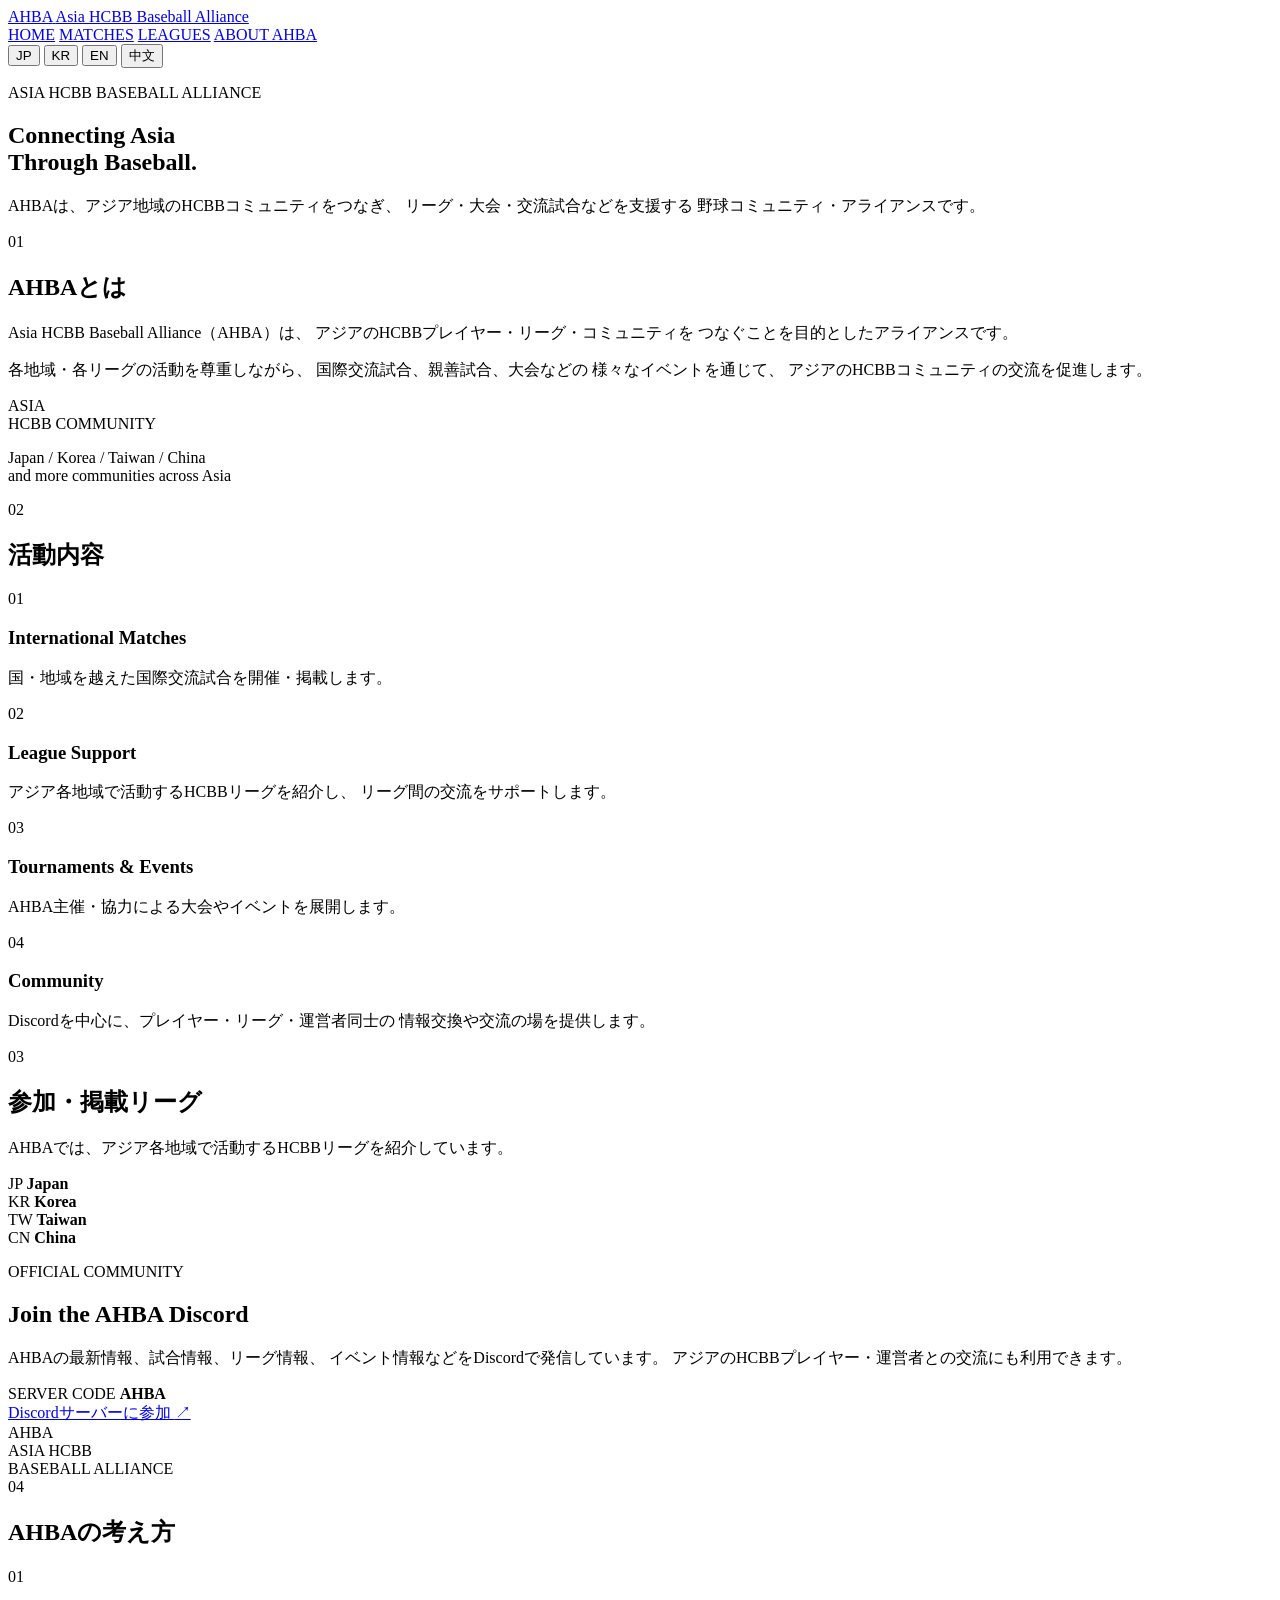
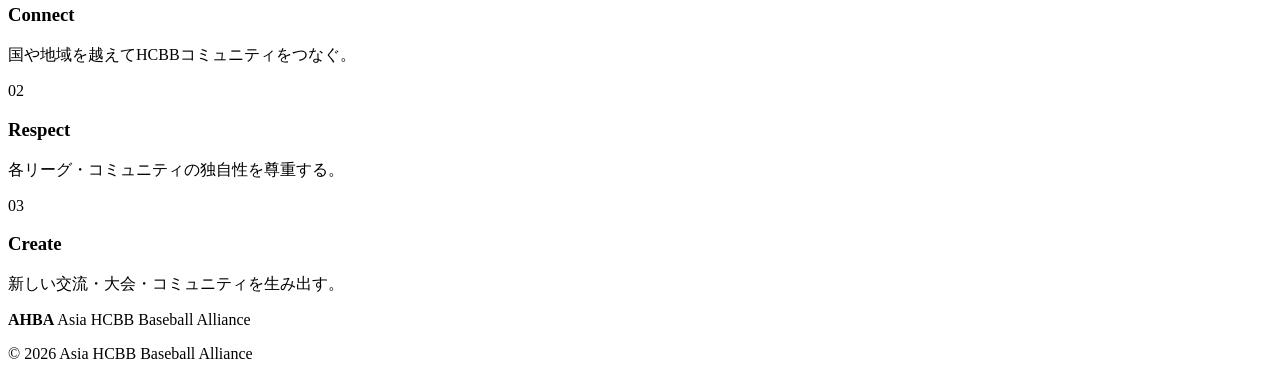
==== ahba.html @ 3332d48c "Create ahba.html" ====
<!DOCTYPE html>
<html lang="ja">
<head>
  <meta charset="UTF-8">
  <meta name="viewport" content="width=device-width, initial-scale=1.0">

  <title>AHBA | Asia HCBB Baseball Alliance</title>

  <link rel="stylesheet" href="ahba.css">
</head>

<body>

  <!-- HEADER -->
  <header class="site-header">
    <div class="header-inner">

      <a href="index.html" class="brand">
        <span class="brand-main">AHBA</span>
        <span class="brand-sub">Asia HCBB Baseball Alliance</span>
      </a>

      <nav class="main-nav">
        <a href="index.html">HOME</a>
        <a href="index.html#games">MATCHES</a>
        <a href="index.html#leagues">LEAGUES</a>
        <a href="ahba.html" class="active">ABOUT AHBA</a>
      </nav>

      <div class="language-switcher">
        <button data-lang="ja">JP</button>
        <button data-lang="ko">KR</button>
        <button data-lang="en">EN</button>
        <button data-lang="zh">中文</button>
      </div>

    </div>
  </header>


  <!-- HERO -->
  <main>

    <section class="about-hero">
      <div class="hero-content">

        <p class="hero-eyebrow" data-i18n="hero.eyebrow">
          ASIA HCBB BASEBALL ALLIANCE
        </p>

        <h1 data-i18n="hero.title">
          Connecting Asia<br>
          Through Baseball.
        </h1>

        <p class="hero-description" data-i18n="hero.description">
          AHBAは、アジア地域のHCBBコミュニティをつなぎ、
          リーグ・大会・交流試合などを支援する
          野球コミュニティ・アライアンスです。
        </p>

      </div>
    </section>


    <!-- ABOUT -->
    <section class="about-section">

      <div class="section-heading">
        <span>01</span>
        <h2 data-i18n="about.title">AHBAとは</h2>
      </div>

      <div class="about-grid">

        <div class="about-text">

          <p data-i18n="about.text1">
            Asia HCBB Baseball Alliance（AHBA）は、
            アジアのHCBBプレイヤー・リーグ・コミュニティを
            つなぐことを目的としたアライアンスです。
          </p>

          <p data-i18n="about.text2">
            各地域・各リーグの活動を尊重しながら、
            国際交流試合、親善試合、大会などの
            様々なイベントを通じて、
            アジアのHCBBコミュニティの交流を促進します。
          </p>

        </div>

        <div class="about-highlight">

          <div class="highlight-number">ASIA</div>

          <div class="highlight-title" data-i18n="about.highlight">
            HCBB COMMUNITY
          </div>

          <div class="highlight-line"></div>

          <p data-i18n="about.highlightText">
            Japan / Korea / Taiwan / China<br>
            and more communities across Asia
          </p>

        </div>

      </div>

    </section>


    <!-- ACTIVITIES -->
    <section class="about-section activities-section">

      <div class="section-heading">
        <span>02</span>
        <h2 data-i18n="activities.title">活動内容</h2>
      </div>

      <div class="activity-grid">

        <article class="activity-card">
          <div class="activity-number">01</div>

          <h3 data-i18n="activities.international.title">
            International Matches
          </h3>

          <p data-i18n="activities.international.text">
            国・地域を越えた国際交流試合を開催・掲載します。
          </p>
        </article>


        <article class="activity-card">
          <div class="activity-number">02</div>

          <h3 data-i18n="activities.leagues.title">
            League Support
          </h3>

          <p data-i18n="activities.leagues.text">
            アジア各地域で活動するHCBBリーグを紹介し、
            リーグ間の交流をサポートします。
          </p>
        </article>


        <article class="activity-card">
          <div class="activity-number">03</div>

          <h3 data-i18n="activities.tournaments.title">
            Tournaments & Events
          </h3>

          <p data-i18n="activities.tournaments.text">
            AHBA主催・協力による大会やイベントを展開します。
          </p>
        </article>


        <article class="activity-card">
          <div class="activity-number">04</div>

          <h3 data-i18n="activities.community.title">
            Community
          </h3>

          <p data-i18n="activities.community.text">
            Discordを中心に、プレイヤー・リーグ・運営者同士の
            情報交換や交流の場を提供します。
          </p>
        </article>

      </div>

    </section>


    <!-- LEAGUES -->
    <section class="about-section">

      <div class="section-heading">
        <span>03</span>
        <h2 data-i18n="leagues.title">参加・掲載リーグ</h2>
      </div>

      <p class="section-description" data-i18n="leagues.description">
        AHBAでは、アジア各地域で活動するHCBBリーグを紹介しています。
      </p>

      <div class="region-grid">

        <div class="region-card">
          <span>JP</span>
          <strong data-i18n="leagues.japan">Japan</strong>
        </div>

        <div class="region-card">
          <span>KR</span>
          <strong data-i18n="leagues.korea">Korea</strong>
        </div>

        <div class="region-card">
          <span>TW</span>
          <strong data-i18n="leagues.taiwan">Taiwan</strong>
        </div>

        <div class="region-card">
          <span>CN</span>
          <strong data-i18n="leagues.china">China</strong>
        </div>

      </div>

    </section>


    <!-- DISCORD -->
    <section class="discord-section">

      <div class="discord-inner">

        <div class="discord-content">

          <p class="discord-eyebrow" data-i18n="discord.eyebrow">
            OFFICIAL COMMUNITY
          </p>

          <h2 data-i18n="discord.title">
            Join the AHBA Discord
          </h2>

          <p data-i18n="discord.description">
            AHBAの最新情報、試合情報、リーグ情報、
            イベント情報などをDiscordで発信しています。
            アジアのHCBBプレイヤー・運営者との交流にも利用できます。
          </p>

          <div class="discord-code">
            <span data-i18n="discord.codeLabel">
              SERVER CODE
            </span>

            <strong id="discordCode">
              AHBA
            </strong>
          </div>

          <a
            id="discordLink"
            class="discord-button"
            href="https://discord.gg/REPLACE_AHBA"
            target="_blank"
            rel="noopener noreferrer"
          >
            <span data-i18n="discord.button">
              Discordサーバーに参加
            </span>

            <span class="arrow">↗</span>
          </a>

        </div>

        <div class="discord-mark">
          <div class="discord-logo">AHBA</div>
          <div class="discord-label">
            ASIA HCBB<br>
            BASEBALL ALLIANCE
          </div>
        </div>

      </div>

    </section>


    <!-- PRINCIPLES -->
    <section class="about-section">

      <div class="section-heading">
        <span>04</span>
        <h2 data-i18n="principles.title">AHBAの考え方</h2>
      </div>

      <div class="principles-grid">

        <div class="principle">
          <span>01</span>
          <h3 data-i18n="principles.p1.title">
            Connect
          </h3>
          <p data-i18n="principles.p1.text">
            国や地域を越えてHCBBコミュニティをつなぐ。
          </p>
        </div>

        <div class="principle">
          <span>02</span>
          <h3 data-i18n="principles.p2.title">
            Respect
          </h3>
          <p data-i18n="principles.p2.text">
            各リーグ・コミュニティの独自性を尊重する。
          </p>
        </div>

        <div class="principle">
          <span>03</span>
          <h3 data-i18n="principles.p3.title">
            Create
          </h3>
          <p data-i18n="principles.p3.text">
            新しい交流・大会・コミュニティを生み出す。
          </p>
        </div>

      </div>

    </section>

  </main>


  <!-- FOOTER -->
  <footer class="site-footer">

    <div class="footer-inner">

      <div>
        <strong>AHBA</strong>
        <span>Asia HCBB Baseball Alliance</span>
      </div>

      <p>
        © 2026 Asia HCBB Baseball Alliance
      </p>

    </div>

  </footer>


  <script src="ahba.js"></script>

</body>
</html>
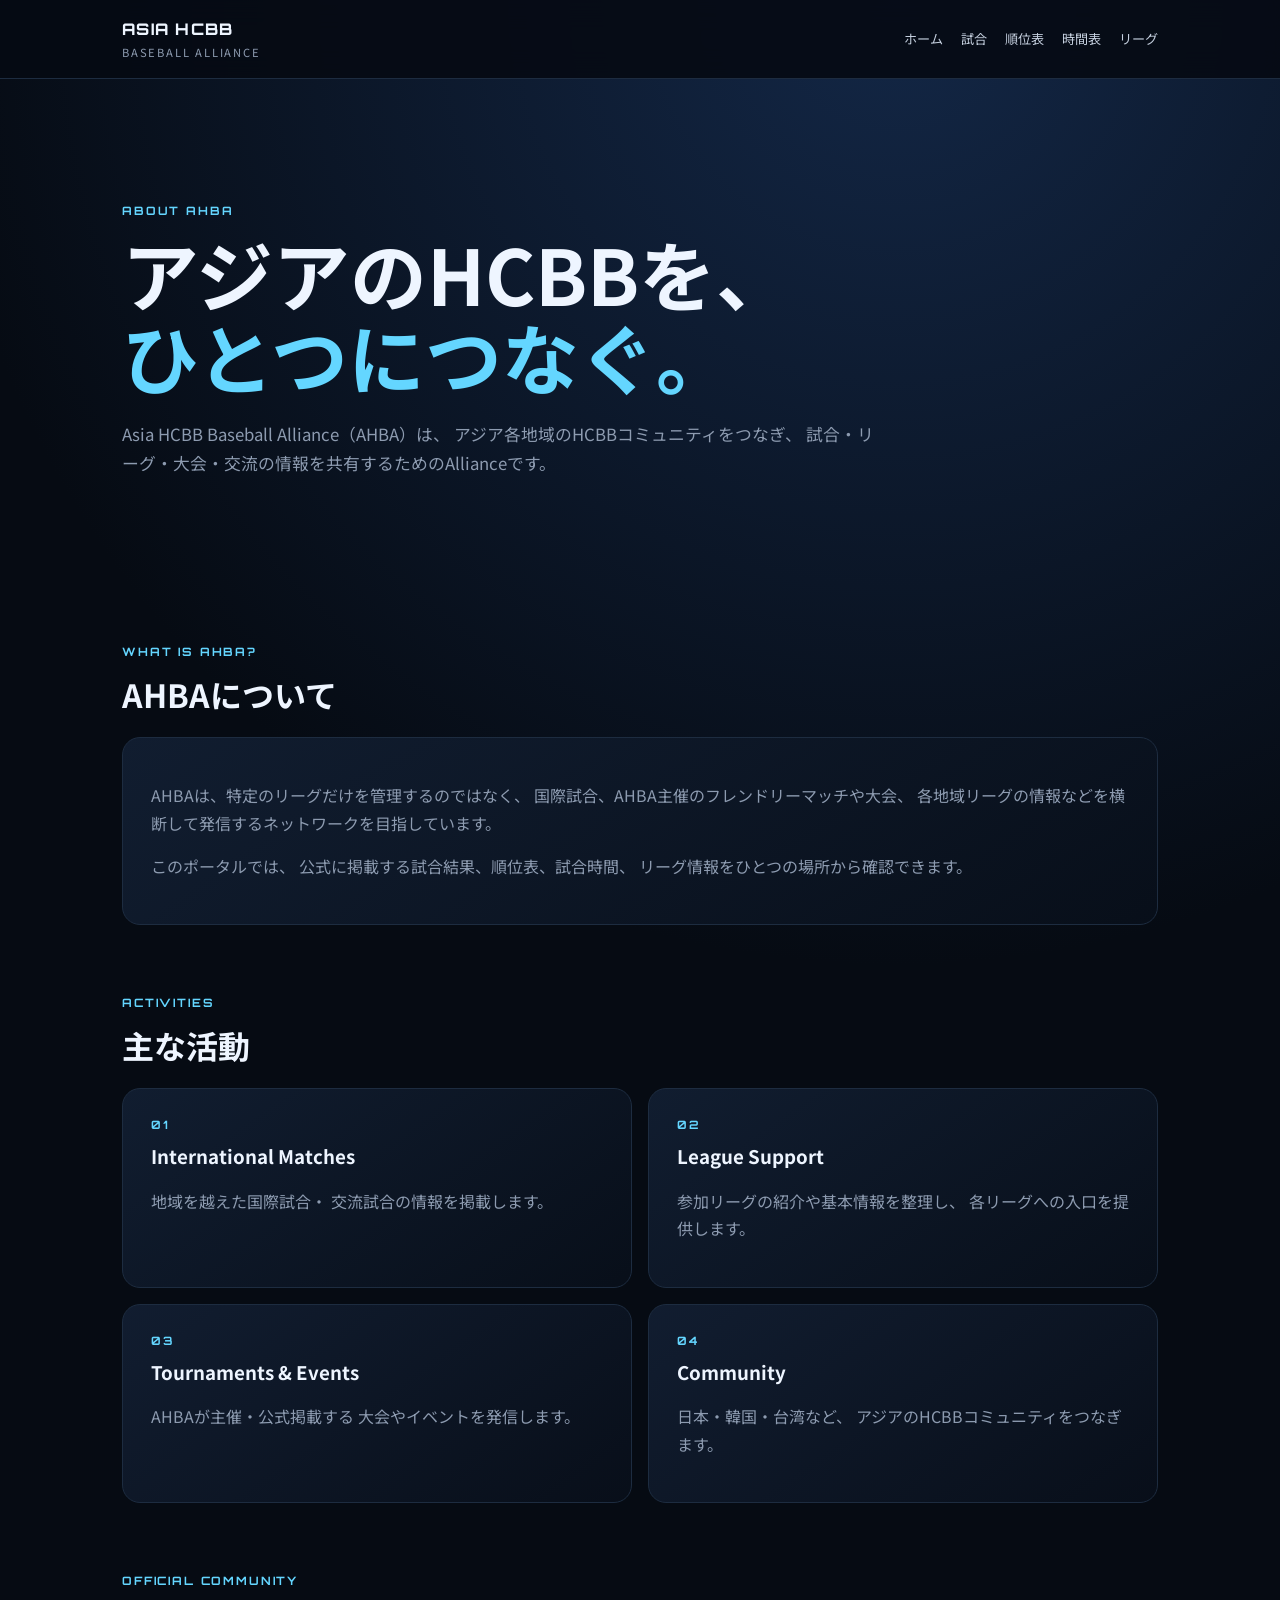
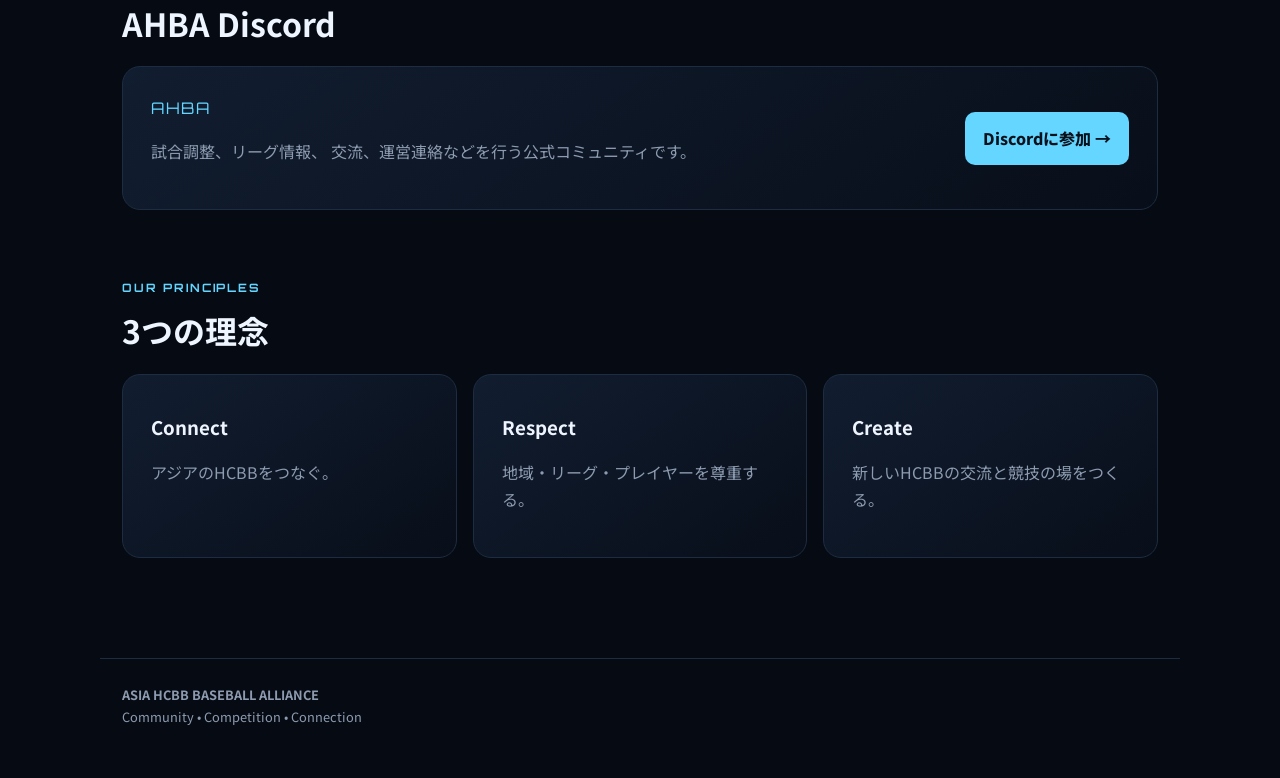
==== commit 5ffd16e0: "Update ahba.html" ====
--- a/ahba.html
+++ b/ahba.html
@@ -1,351 +1,846 @@
-<!DOCTYPE html>
+<!doctype html>
+
 <html lang="ja">
+
 <head>
-  <meta charset="UTF-8">
-  <meta name="viewport" content="width=device-width, initial-scale=1.0">
-
-  <title>AHBA | Asia HCBB Baseball Alliance</title>
-
-  <link rel="stylesheet" href="ahba.css">
+
+  <meta charset="utf-8">
+
+  <meta
+    name="viewport"
+    content="width=device-width,initial-scale=1"
+  >
+
+  <title>
+    ABOUT AHBA |
+    Asia HCBB Baseball Alliance
+  </title>
+
+
+  <link
+    rel="preconnect"
+    href="https://fonts.googleapis.com"
+  >
+
+  <link
+    rel="preconnect"
+    href="https://fonts.gstatic.com"
+    crossorigin
+  >
+
+  <link
+    href="https://fonts.googleapis.com/css2?family=Noto+Sans+JP:wght@400;500;700;800&family=Orbitron:wght@500;700;800&display=swap"
+    rel="stylesheet"
+  >
+
+
+  <style>
+
+    :root {
+
+      --bg:
+        #060b13;
+
+      --panel:
+        #0d1726;
+
+      --line:
+        #1d2c40;
+
+      --text:
+        #eef5ff;
+
+      --muted:
+        #8d9bb0;
+
+      --accent:
+        #64d6ff;
+
+    }
+
+
+    * {
+      box-sizing:
+        border-box;
+    }
+
+
+    body {
+
+      margin:
+        0;
+
+      background:
+        radial-gradient(
+          circle at 70% 0%,
+          #132746 0,
+          transparent 38%
+        ),
+        var(--bg);
+
+      color:
+        var(--text);
+
+      font-family:
+        "Noto Sans JP",
+        sans-serif;
+
+      line-height:
+        1.7;
+
+    }
+
+
+    a {
+
+      color:
+        inherit;
+
+      text-decoration:
+        none;
+
+    }
+
+
+    .topbar {
+
+      position:
+        sticky;
+
+      top:
+        0;
+
+      z-index:
+        10;
+
+      background:
+        rgba(6,11,19,.9);
+
+      backdrop-filter:
+        blur(14px);
+
+      border-bottom:
+        1px solid var(--line);
+
+    }
+
+
+    .topbar-inner {
+
+      max-width:
+        1080px;
+
+      margin:
+        auto;
+
+      padding:
+        16px 22px;
+
+      display:
+        flex;
+
+      align-items:
+        center;
+
+      gap:
+        28px;
+
+    }
+
+
+    .brand {
+
+      margin-right:
+        auto;
+
+    }
+
+
+    .brand-main {
+
+      font-family:
+        Orbitron,
+        sans-serif;
+
+      font-weight:
+        800;
+
+      letter-spacing:
+        .08em;
+
+    }
+
+
+    .brand-sub {
+
+      font-size:
+        .7rem;
+
+      color:
+        var(--muted);
+
+      letter-spacing:
+        .16em;
+
+    }
+
+
+    .nav {
+
+      display:
+        flex;
+
+      gap:
+        18px;
+
+      font-size:
+        .82rem;
+
+      color:
+        #c5d0df;
+
+    }
+
+
+    .nav a:hover {
+
+      color:
+        var(--accent);
+
+    }
+
+
+    main {
+
+      max-width:
+        1080px;
+
+      margin:
+        auto;
+
+      padding:
+        70px 22px 100px;
+
+    }
+
+
+    .eyebrow {
+
+      font:
+        700 .72rem Orbitron,
+        sans-serif;
+
+      letter-spacing:
+        .16em;
+
+      color:
+        var(--accent);
+
+    }
+
+
+    h1 {
+
+      font-size:
+        clamp(
+          2.4rem,
+          6vw,
+          4.8rem
+        );
+
+      line-height:
+        1.08;
+
+      margin:
+        14px 0 22px;
+
+    }
+
+
+    h1 span {
+
+      color:
+        var(--accent);
+
+    }
+
+
+    h2 {
+
+      font-size:
+        2rem;
+
+      margin:
+        8px 0 16px;
+
+    }
+
+
+    .lead {
+
+      max-width:
+        760px;
+
+      color:
+        var(--muted);
+
+      font-size:
+        1.05rem;
+
+    }
+
+
+    .hero {
+
+      padding:
+        54px 0 80px;
+
+    }
+
+
+    .grid {
+
+      display:
+        grid;
+
+      grid-template-columns:
+        repeat(2, 1fr);
+
+      gap:
+        16px;
+
+    }
+
+
+    .card {
+
+      padding:
+        28px;
+
+      border:
+        1px solid var(--line);
+
+      border-radius:
+        18px;
+
+      background:
+        linear-gradient(
+          145deg,
+          rgba(18,31,51,.9),
+          rgba(8,15,26,.9)
+        );
+
+    }
+
+
+    .card h3 {
+
+      margin:
+        8px 0;
+
+    }
+
+
+    .card p {
+
+      color:
+        var(--muted);
+
+    }
+
+
+    .section {
+
+      margin-top:
+        70px;
+
+    }
+
+
+    .discord {
+
+      display:
+        flex;
+
+      justify-content:
+        space-between;
+
+      align-items:
+        center;
+
+      gap:
+        24px;
+
+    }
+
+
+    .button {
+
+      display:
+        inline-flex;
+
+      padding:
+        13px 18px;
+
+      border-radius:
+        10px;
+
+      background:
+        var(--accent);
+
+      color:
+        #06111b;
+
+      font-weight:
+        800;
+
+    }
+
+
+    .button:hover {
+
+      opacity:
+        .88;
+
+    }
+
+
+    .code {
+
+      font-family:
+        Orbitron,
+        sans-serif;
+
+      color:
+        var(--accent);
+
+      letter-spacing:
+        .1em;
+
+    }
+
+
+    .principles {
+
+      grid-template-columns:
+        repeat(3,1fr);
+
+    }
+
+
+    footer {
+
+      max-width:
+        1080px;
+
+      margin:
+        auto;
+
+      padding:
+        25px 22px 50px;
+
+      border-top:
+        1px solid var(--line);
+
+      color:
+        var(--muted);
+
+      font-size:
+        .8rem;
+
+    }
+
+
+    @media(max-width:760px) {
+
+      .topbar-inner {
+
+        align-items:
+          flex-start;
+
+        flex-wrap:
+          wrap;
+
+      }
+
+
+      .nav {
+
+        width:
+          100%;
+
+        flex-wrap:
+          wrap;
+
+      }
+
+
+      .grid,
+      .principles {
+
+        grid-template-columns:
+          1fr;
+
+      }
+
+
+      .discord {
+
+        flex-direction:
+          column;
+
+        align-items:
+          flex-start;
+
+      }
+
+
+      main {
+
+        padding-top:
+          40px;
+
+      }
+
+    }
+
+  </style>
+
 </head>
 
+
 <body>
 
-  <!-- HEADER -->
-  <header class="site-header">
-    <div class="header-inner">
-
-      <a href="index.html" class="brand">
-        <span class="brand-main">AHBA</span>
-        <span class="brand-sub">Asia HCBB Baseball Alliance</span>
+
+<header class="topbar">
+
+  <div class="topbar-inner">
+
+
+    <a
+      class="brand"
+      href="index.html"
+    >
+
+      <div class="brand-main">
+        ASIA HCBB
+      </div>
+
+      <div class="brand-sub">
+        BASEBALL ALLIANCE
+      </div>
+
+    </a>
+
+
+    <nav class="nav">
+
+      <a href="index.html">
+        ホーム
       </a>
 
-      <nav class="main-nav">
-        <a href="index.html">HOME</a>
-        <a href="index.html#games">MATCHES</a>
-        <a href="index.html#leagues">LEAGUES</a>
-        <a href="ahba.html" class="active">ABOUT AHBA</a>
-      </nav>
-
-      <div class="language-switcher">
-        <button data-lang="ja">JP</button>
-        <button data-lang="ko">KR</button>
-        <button data-lang="en">EN</button>
-        <button data-lang="zh">中文</button>
+      <a href="index.html#games">
+        試合
+      </a>
+
+      <a href="index.html#standings">
+        順位表
+      </a>
+
+      <a href="index.html#schedule">
+        時間表
+      </a>
+
+      <a href="index.html#leagues">
+        リーグ
+      </a>
+
+    </nav>
+
+
+  </div>
+
+</header>
+
+
+<main>
+
+
+  <!-- HERO -->
+
+  <section class="hero">
+
+    <div class="eyebrow">
+      ABOUT AHBA
+    </div>
+
+    <h1>
+      アジアのHCBBを、<br>
+      <span>ひとつにつなぐ。</span>
+    </h1>
+
+    <p class="lead">
+
+      Asia HCBB Baseball Alliance（AHBA）は、
+      アジア各地域のHCBBコミュニティをつなぎ、
+      試合・リーグ・大会・交流の情報を共有するためのAllianceです。
+
+    </p>
+
+  </section>
+
+
+  <!-- WHAT IS AHBA -->
+
+  <section class="section">
+
+    <div class="eyebrow">
+      WHAT IS AHBA?
+    </div>
+
+    <h2>
+      AHBAについて
+    </h2>
+
+
+    <div class="card">
+
+      <p>
+
+        AHBAは、特定のリーグだけを管理するのではなく、
+        国際試合、AHBA主催のフレンドリーマッチや大会、
+        各地域リーグの情報などを横断して発信するネットワークを目指しています。
+
+      </p>
+
+
+      <p>
+
+        このポータルでは、
+        公式に掲載する試合結果、順位表、試合時間、
+        リーグ情報をひとつの場所から確認できます。
+
+      </p>
+
+    </div>
+
+  </section>
+
+
+  <!-- ACTIVITIES -->
+
+  <section class="section">
+
+    <div class="eyebrow">
+      ACTIVITIES
+    </div>
+
+    <h2>
+      主な活動
+    </h2>
+
+
+    <div class="grid">
+
+
+      <article class="card">
+
+        <div class="eyebrow">
+          01
+        </div>
+
+        <h3>
+          International Matches
+        </h3>
+
+        <p>
+          地域を越えた国際試合・
+          交流試合の情報を掲載します。
+        </p>
+
+      </article>
+
+
+      <article class="card">
+
+        <div class="eyebrow">
+          02
+        </div>
+
+        <h3>
+          League Support
+        </h3>
+
+        <p>
+          参加リーグの紹介や基本情報を整理し、
+          各リーグへの入口を提供します。
+        </p>
+
+      </article>
+
+
+      <article class="card">
+
+        <div class="eyebrow">
+          03
+        </div>
+
+        <h3>
+          Tournaments & Events
+        </h3>
+
+        <p>
+          AHBAが主催・公式掲載する
+          大会やイベントを発信します。
+        </p>
+
+      </article>
+
+
+      <article class="card">
+
+        <div class="eyebrow">
+          04
+        </div>
+
+        <h3>
+          Community
+        </h3>
+
+        <p>
+          日本・韓国・台湾など、
+          アジアのHCBBコミュニティをつなぎます。
+        </p>
+
+      </article>
+
+
+    </div>
+
+  </section>
+
+
+  <!-- DISCORD -->
+
+  <section class="section">
+
+    <div class="eyebrow">
+      OFFICIAL COMMUNITY
+    </div>
+
+    <h2>
+      AHBA Discord
+    </h2>
+
+
+    <div class="card discord">
+
+      <div>
+
+        <div class="code">
+          AHBA
+        </div>
+
+        <p>
+          試合調整、リーグ情報、
+          交流、運営連絡などを行う公式コミュニティです。
+        </p>
+
       </div>
 
+
+      <!-- Discord URLをここに変更 -->
+
+      <a
+        class="button"
+        href="https://discord.gg/REPLACE_AHBA"
+        target="_blank"
+        rel="noopener noreferrer"
+      >
+        Discordに参加 →
+      </a>
+
     </div>
-  </header>
-
-
-  <!-- HERO -->
-  <main>
-
-    <section class="about-hero">
-      <div class="hero-content">
-
-        <p class="hero-eyebrow" data-i18n="hero.eyebrow">
-          ASIA HCBB BASEBALL ALLIANCE
+
+  </section>
+
+
+  <!-- PRINCIPLES -->
+
+  <section class="section">
+
+    <div class="eyebrow">
+      OUR PRINCIPLES
+    </div>
+
+    <h2>
+      3つの理念
+    </h2>
+
+
+    <div class="grid principles">
+
+
+      <article class="card">
+
+        <h3>
+          Connect
+        </h3>
+
+        <p>
+          アジアのHCBBをつなぐ。
         </p>
 
-        <h1 data-i18n="hero.title">
-          Connecting Asia<br>
-          Through Baseball.
-        </h1>
-
-        <p class="hero-description" data-i18n="hero.description">
-          AHBAは、アジア地域のHCBBコミュニティをつなぎ、
-          リーグ・大会・交流試合などを支援する
-          野球コミュニティ・アライアンスです。
+      </article>
+
+
+      <article class="card">
+
+        <h3>
+          Respect
+        </h3>
+
+        <p>
+          地域・リーグ・プレイヤーを尊重する。
         </p>
 
-      </div>
-    </section>
-
-
-    <!-- ABOUT -->
-    <section class="about-section">
-
-      <div class="section-heading">
-        <span>01</span>
-        <h2 data-i18n="about.title">AHBAとは</h2>
-      </div>
-
-      <div class="about-grid">
-
-        <div class="about-text">
-
-          <p data-i18n="about.text1">
-            Asia HCBB Baseball Alliance（AHBA）は、
-            アジアのHCBBプレイヤー・リーグ・コミュニティを
-            つなぐことを目的としたアライアンスです。
-          </p>
-
-          <p data-i18n="about.text2">
-            各地域・各リーグの活動を尊重しながら、
-            国際交流試合、親善試合、大会などの
-            様々なイベントを通じて、
-            アジアのHCBBコミュニティの交流を促進します。
-          </p>
-
-        </div>
-
-        <div class="about-highlight">
-
-          <div class="highlight-number">ASIA</div>
-
-          <div class="highlight-title" data-i18n="about.highlight">
-            HCBB COMMUNITY
-          </div>
-
-          <div class="highlight-line"></div>
-
-          <p data-i18n="about.highlightText">
-            Japan / Korea / Taiwan / China<br>
-            and more communities across Asia
-          </p>
-
-        </div>
-
-      </div>
-
-    </section>
-
-
-    <!-- ACTIVITIES -->
-    <section class="about-section activities-section">
-
-      <div class="section-heading">
-        <span>02</span>
-        <h2 data-i18n="activities.title">活動内容</h2>
-      </div>
-
-      <div class="activity-grid">
-
-        <article class="activity-card">
-          <div class="activity-number">01</div>
-
-          <h3 data-i18n="activities.international.title">
-            International Matches
-          </h3>
-
-          <p data-i18n="activities.international.text">
-            国・地域を越えた国際交流試合を開催・掲載します。
-          </p>
-        </article>
-
-
-        <article class="activity-card">
-          <div class="activity-number">02</div>
-
-          <h3 data-i18n="activities.leagues.title">
-            League Support
-          </h3>
-
-          <p data-i18n="activities.leagues.text">
-            アジア各地域で活動するHCBBリーグを紹介し、
-            リーグ間の交流をサポートします。
-          </p>
-        </article>
-
-
-        <article class="activity-card">
-          <div class="activity-number">03</div>
-
-          <h3 data-i18n="activities.tournaments.title">
-            Tournaments & Events
-          </h3>
-
-          <p data-i18n="activities.tournaments.text">
-            AHBA主催・協力による大会やイベントを展開します。
-          </p>
-        </article>
-
-
-        <article class="activity-card">
-          <div class="activity-number">04</div>
-
-          <h3 data-i18n="activities.community.title">
-            Community
-          </h3>
-
-          <p data-i18n="activities.community.text">
-            Discordを中心に、プレイヤー・リーグ・運営者同士の
-            情報交換や交流の場を提供します。
-          </p>
-        </article>
-
-      </div>
-
-    </section>
-
-
-    <!-- LEAGUES -->
-    <section class="about-section">
-
-      <div class="section-heading">
-        <span>03</span>
-        <h2 data-i18n="leagues.title">参加・掲載リーグ</h2>
-      </div>
-
-      <p class="section-description" data-i18n="leagues.description">
-        AHBAでは、アジア各地域で活動するHCBBリーグを紹介しています。
-      </p>
-
-      <div class="region-grid">
-
-        <div class="region-card">
-          <span>JP</span>
-          <strong data-i18n="leagues.japan">Japan</strong>
-        </div>
-
-        <div class="region-card">
-          <span>KR</span>
-          <strong data-i18n="leagues.korea">Korea</strong>
-        </div>
-
-        <div class="region-card">
-          <span>TW</span>
-          <strong data-i18n="leagues.taiwan">Taiwan</strong>
-        </div>
-
-        <div class="region-card">
-          <span>CN</span>
-          <strong data-i18n="leagues.china">China</strong>
-        </div>
-
-      </div>
-
-    </section>
-
-
-    <!-- DISCORD -->
-    <section class="discord-section">
-
-      <div class="discord-inner">
-
-        <div class="discord-content">
-
-          <p class="discord-eyebrow" data-i18n="discord.eyebrow">
-            OFFICIAL COMMUNITY
-          </p>
-
-          <h2 data-i18n="discord.title">
-            Join the AHBA Discord
-          </h2>
-
-          <p data-i18n="discord.description">
-            AHBAの最新情報、試合情報、リーグ情報、
-            イベント情報などをDiscordで発信しています。
-            アジアのHCBBプレイヤー・運営者との交流にも利用できます。
-          </p>
-
-          <div class="discord-code">
-            <span data-i18n="discord.codeLabel">
-              SERVER CODE
-            </span>
-
-            <strong id="discordCode">
-              AHBA
-            </strong>
-          </div>
-
-          <a
-            id="discordLink"
-            class="discord-button"
-            href="https://discord.gg/REPLACE_AHBA"
-            target="_blank"
-            rel="noopener noreferrer"
-          >
-            <span data-i18n="discord.button">
-              Discordサーバーに参加
-            </span>
-
-            <span class="arrow">↗</span>
-          </a>
-
-        </div>
-
-        <div class="discord-mark">
-          <div class="discord-logo">AHBA</div>
-          <div class="discord-label">
-            ASIA HCBB<br>
-            BASEBALL ALLIANCE
-          </div>
-        </div>
-
-      </div>
-
-    </section>
-
-
-    <!-- PRINCIPLES -->
-    <section class="about-section">
-
-      <div class="section-heading">
-        <span>04</span>
-        <h2 data-i18n="principles.title">AHBAの考え方</h2>
-      </div>
-
-      <div class="principles-grid">
-
-        <div class="principle">
-          <span>01</span>
-          <h3 data-i18n="principles.p1.title">
-            Connect
-          </h3>
-          <p data-i18n="principles.p1.text">
-            国や地域を越えてHCBBコミュニティをつなぐ。
-          </p>
-        </div>
-
-        <div class="principle">
-          <span>02</span>
-          <h3 data-i18n="principles.p2.title">
-            Respect
-          </h3>
-          <p data-i18n="principles.p2.text">
-            各リーグ・コミュニティの独自性を尊重する。
-          </p>
-        </div>
-
-        <div class="principle">
-          <span>03</span>
-          <h3 data-i18n="principles.p3.title">
-            Create
-          </h3>
-          <p data-i18n="principles.p3.text">
-            新しい交流・大会・コミュニティを生み出す。
-          </p>
-        </div>
-
-      </div>
-
-    </section>
-
-  </main>
-
-
-  <!-- FOOTER -->
-  <footer class="site-footer">
-
-    <div class="footer-inner">
-
-      <div>
-        <strong>AHBA</strong>
-        <span>Asia HCBB Baseball Alliance</span>
-      </div>
-
-      <p>
-        © 2026 Asia HCBB Baseball Alliance
-      </p>
+      </article>
+
+
+      <article class="card">
+
+        <h3>
+          Create
+        </h3>
+
+        <p>
+          新しいHCBBの交流と競技の場をつくる。
+        </p>
+
+      </article>
+
 
     </div>
 
-  </footer>
-
-
-  <script src="ahba.js"></script>
+  </section>
+
+
+</main>
+
+
+<footer>
+
+  <strong>
+    ASIA HCBB BASEBALL ALLIANCE
+  </strong>
+
+  <br>
+
+  Community • Competition • Connection
+
+</footer>
+
 
 </body>
+
 </html>
